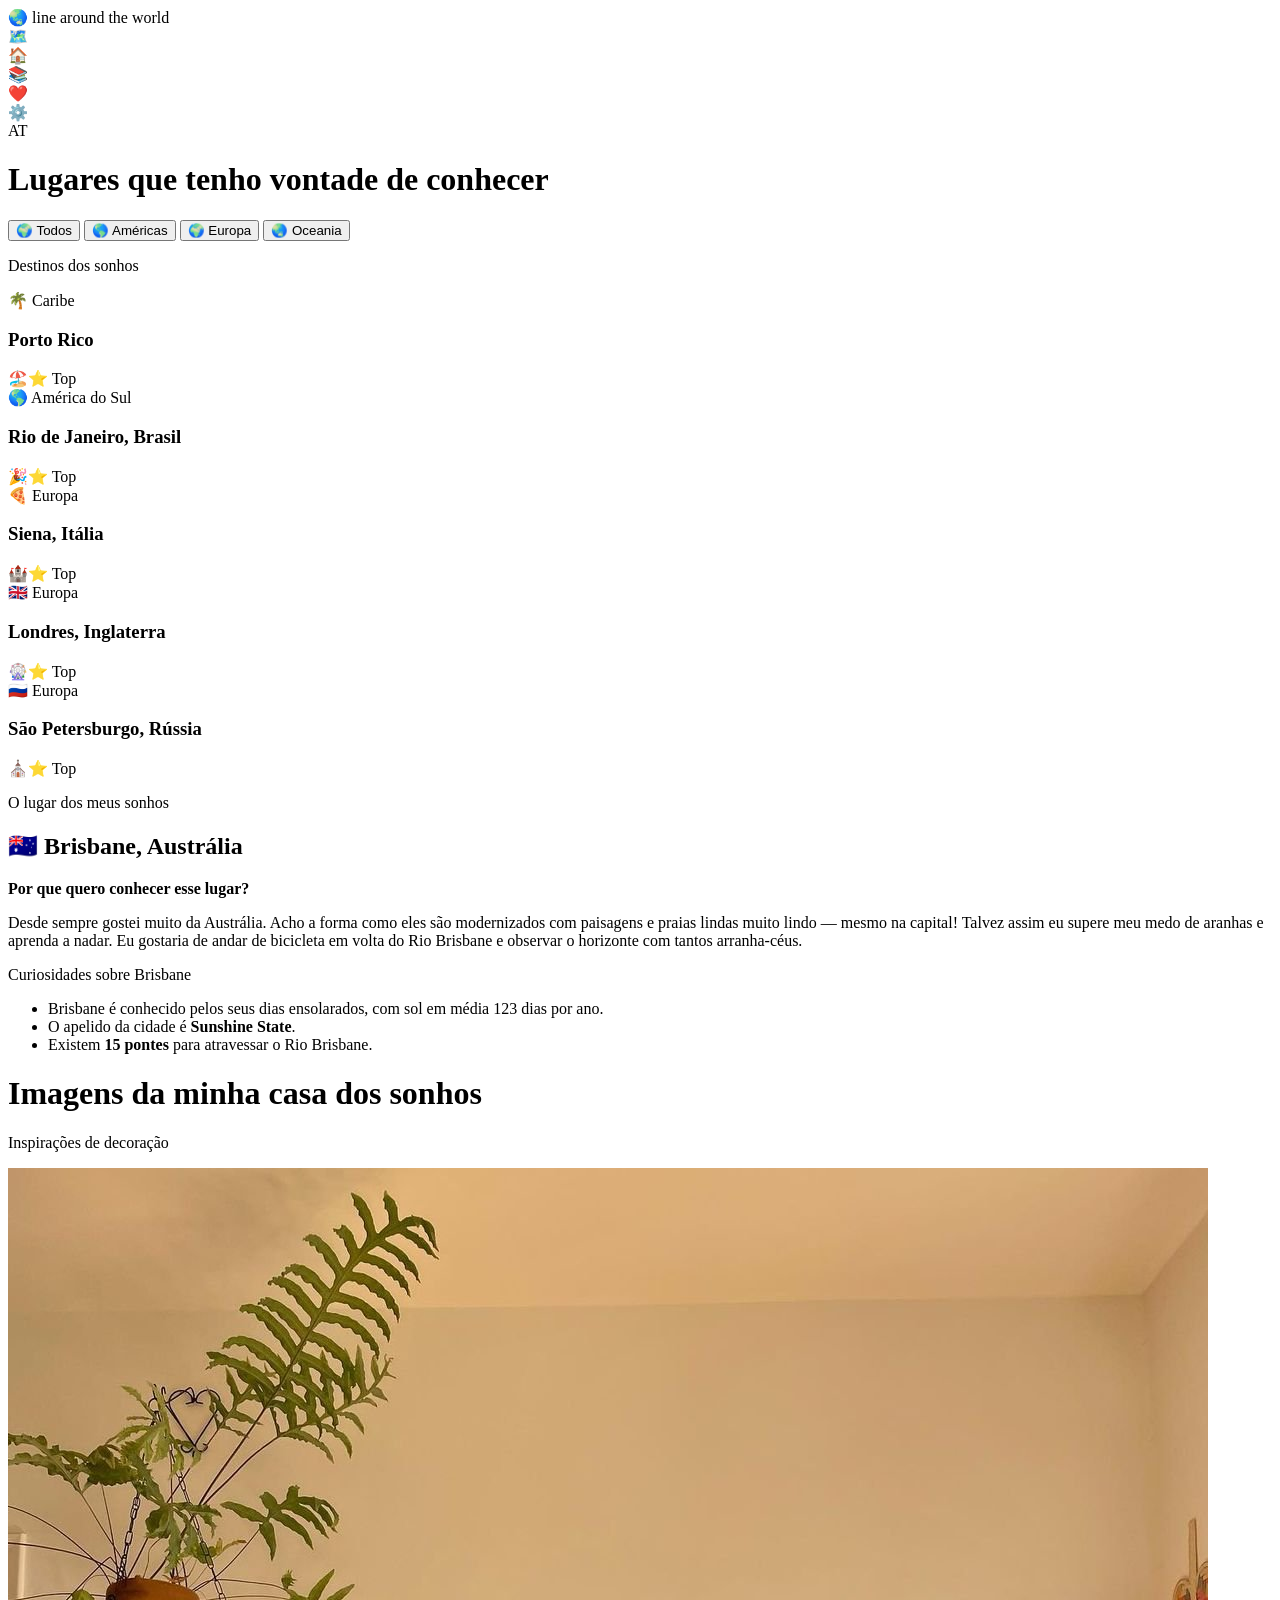
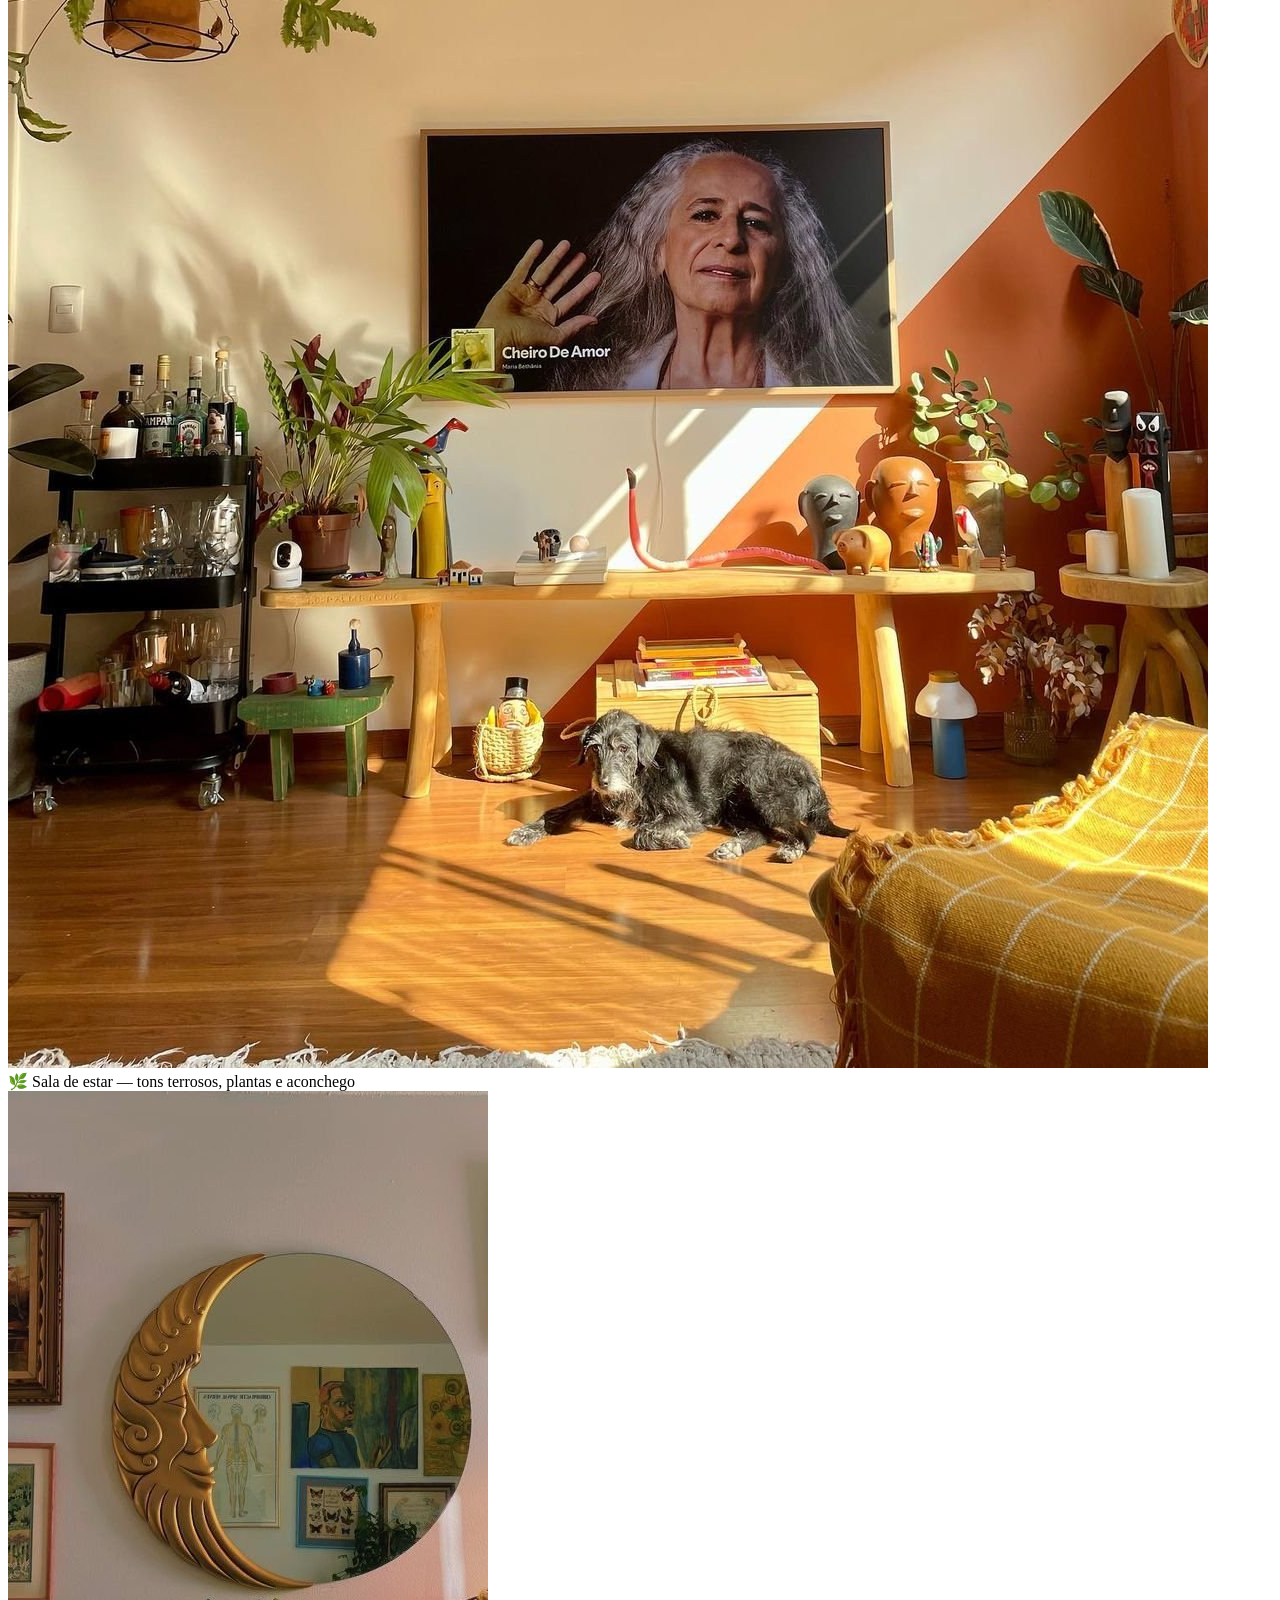
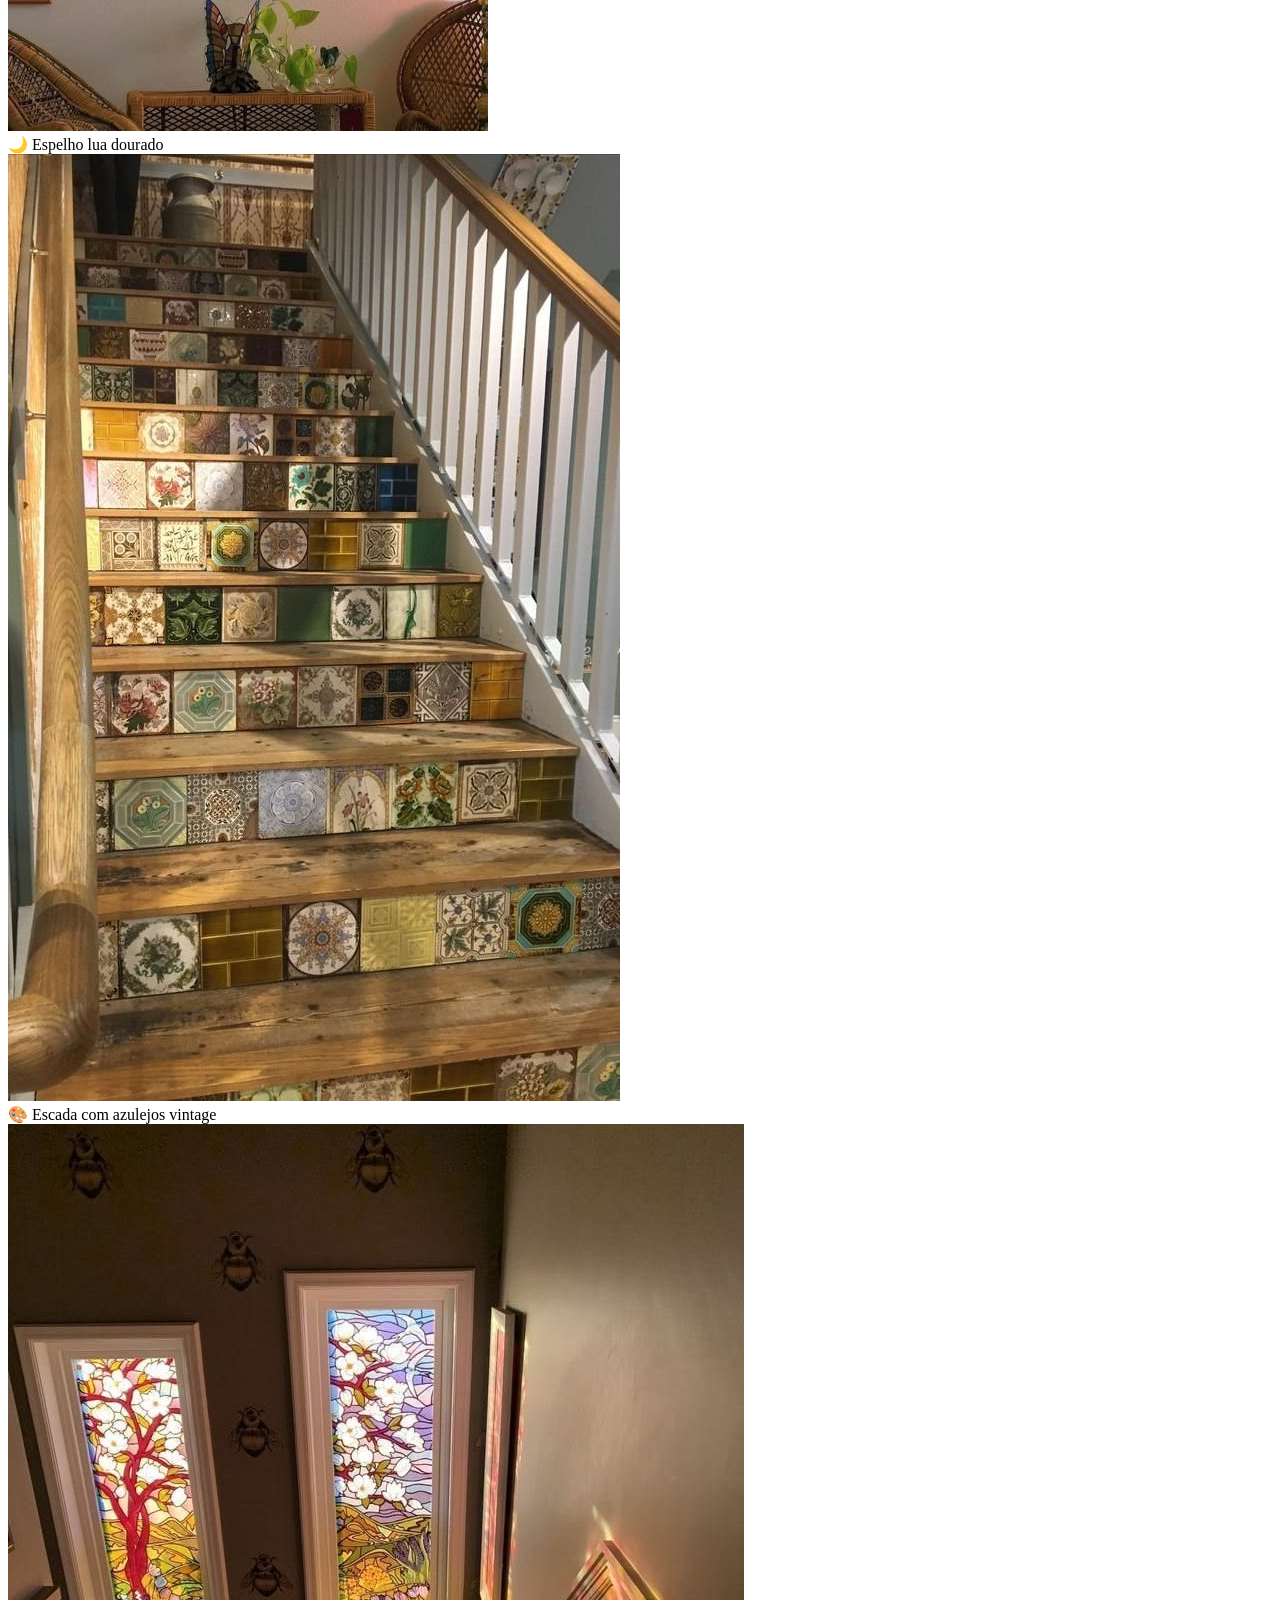
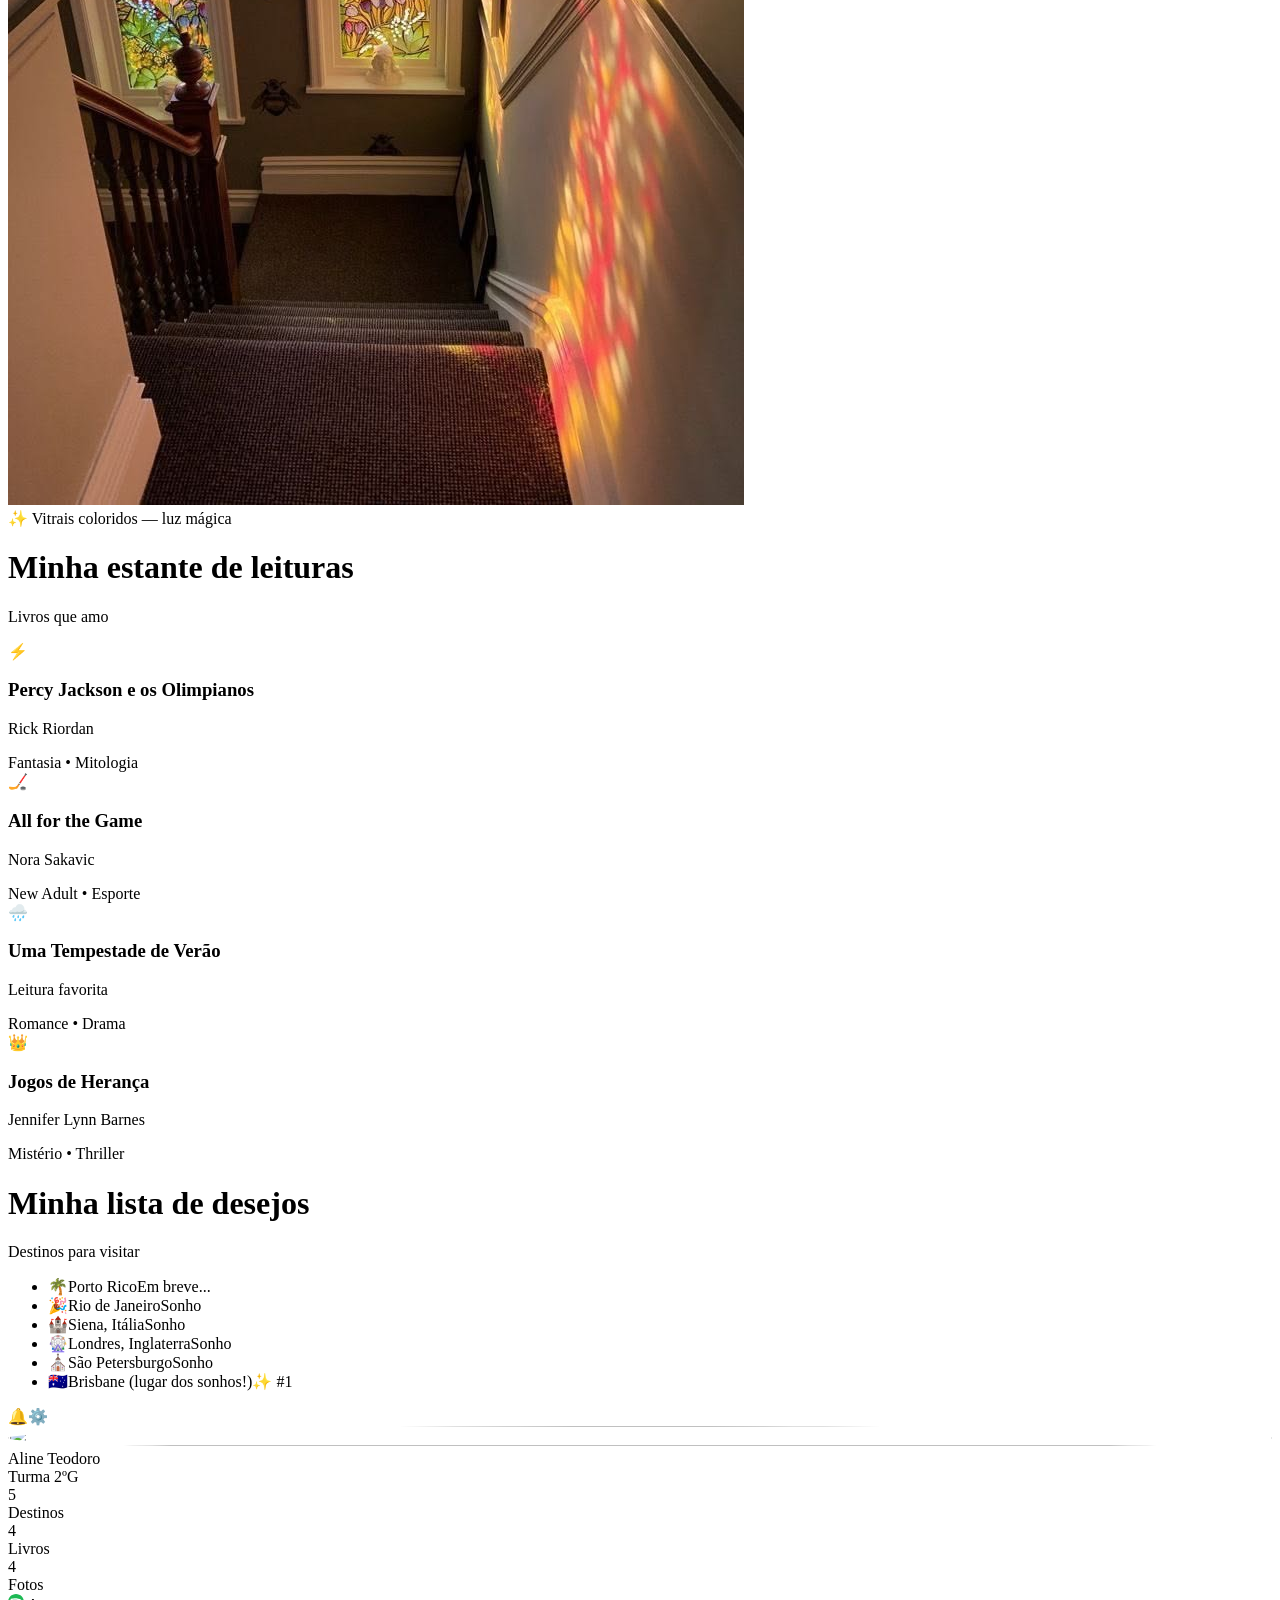
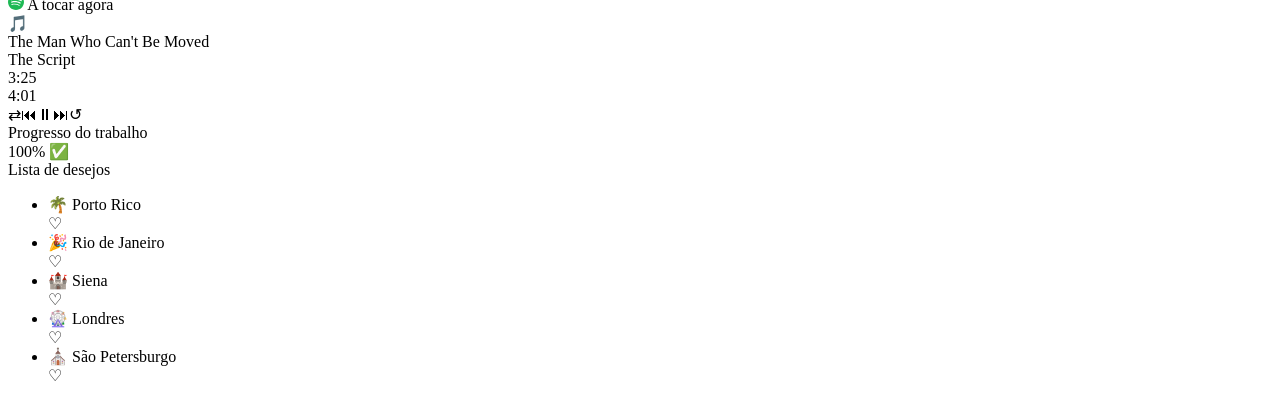
==== html/aline.html @ ec257617 "Criando o index.html e style.css novamente, na raiz do projeto. Além disso, coloquei todos os arquiv" ====
<!DOCTYPE html>
<html lang="pt-BR">
<head>
  <meta charset="UTF-8"/>
  <meta name="viewport" content="width=device-width, initial-scale=1.0"/>
  <title>Lugares que queremos conhecer</title>
  <link href="https://fonts.googleapis.com/css2?family=DM+Sans:wght@400;500;600;700&family=DM+Serif+Display&display=swap" rel="stylesheet"/>
  <link rel="stylesheet" href="css/aline.css"/>
</head>
<body>

<div class="browser">
  <div class="browser-bar">
    <div class="dots">
      <div class="dot"></div><div class="dot"></div><div class="dot"></div>
    </div>
    <div class="url-bar">🌏 line around the world</div>
  </div>

  <div class="app">

    <!-- Sidebar -->
    <nav class="sidebar">
      <div class="sidebar-icon active" onclick="showSection('map')" title="Mapa">🗺️</div>
      <div class="sidebar-icon" onclick="showSection('home')" title="Minha casa dos sonhos">🏠</div>
      <div class="sidebar-icon" onclick="showSection('books')" title="Livros">📚</div>
      <div class="sidebar-icon" onclick="showSection('wishlist')" title="Favoritos">❤️</div>
      <div class="sidebar-icon" style="margin-top:auto">⚙️</div>
      <div class="sidebar-avatar">AT</div>
    </nav>

    <!-- SECTION: MAP (default) -->
    <main class="main section active" id="section-map">
      <h1 class="hero-title">Lugares que tenho vontade de conhecer</h1>
      <div class="filters">
        <button class="pill active">🌍 Todos</button>
        <button class="pill">🌎 Américas</button>
        <button class="pill">🌍 Europa</button>
        <button class="pill">🌏 Oceania</button>
      </div>
      <p class="section-label">Destinos dos sonhos</p>
      <div class="cards-grid">
        <div class="card card-pink">
          <div><span class="card-tag">🌴 Caribe</span><h3>Porto Rico</h3></div>
          <div class="card-footer"><span class="card-emoji">🏖️</span><span class="card-rating">⭐ Top</span></div>
        </div>
        <div class="card card-mint">
          <div><span class="card-tag">🌎 América do Sul</span><h3>Rio de Janeiro, Brasil</h3></div>
          <div class="card-footer"><span class="card-emoji">🎉</span><span class="card-rating">⭐ Top</span></div>
        </div>
        <div class="card card-peach">
          <div><span class="card-tag">🍕 Europa</span><h3>Siena, Itália</h3></div>
          <div class="card-footer"><span class="card-emoji">🏰</span><span class="card-rating">⭐ Top</span></div>
        </div>
        <div class="card card-lavender">
          <div><span class="card-tag">🇬🇧 Europa</span><h3>Londres, Inglaterra</h3></div>
          <div class="card-footer"><span class="card-emoji">🎡</span><span class="card-rating">⭐ Top</span></div>
        </div>
        <div class="card card-sky card-full">
          <div><span class="card-tag">🇷🇺 Europa</span><h3>São Petersburgo, Rússia</h3></div>
          <div class="card-footer"><span class="card-emoji">⛪</span><span class="card-rating">⭐ Top</span></div>
        </div>
      </div>
      <p class="section-label">O lugar dos meus sonhos</p>
      <section id="lugar" class="dream-card">
        <h2>🇦🇺 Brisbane, Austrália</h2>
        <p><strong>Por que quero conhecer esse lugar?</strong></p>
        <p>Desde sempre gostei muito da Austrália. Acho a forma como eles são modernizados com paisagens e praias lindas muito lindo — mesmo na capital! Talvez assim eu supere meu medo de aranhas e aprenda a nadar. Eu gostaria de andar de bicicleta em volta do Rio Brisbane e observar o horizonte com tantos arranha-céus.</p>
      </section>
      <div class="curiosidades-wrapper">
        <p class="section-label">Curiosidades sobre Brisbane</p>
        <section id="curiosidades" class="dream-card curiosidades">
          <ul>
            <li>Brisbane é conhecido pelos seus dias ensolarados, com sol em média 123 dias por ano.</li>
            <li>O apelido da cidade é <strong>Sunshine State</strong>.</li>
            <li>Existem <strong>15 pontes</strong> para atravessar o Rio Brisbane.</li>
          </ul>
        </section>
      </div>
    </main>

    <!-- SECTION: HOME -->
    <main class="main section" id="section-home">
      <h1 class="hero-title">Imagens da minha casa dos sonhos</h1>
      <p class="section-label">Inspirações de decoração</p>
      <div class="dream-gallery">
        <div class="gallery-item gallery-wide">
          <img src="[data-uri]" alt="Sala de estar aconchegante com plantas e decoração boho"/>
          <div class="gallery-caption">🌿 Sala de estar — tons terrosos, plantas e aconchego</div>
        </div>
        <div class="gallery-item">
          <img src="[data-uri]" alt="Espelho lua dourado na parede"/>
          <div class="gallery-caption">🌙 Espelho lua dourado</div>
        </div>
        <div class="gallery-item">
          <img src="[data-uri]" alt="Escada com azulejos coloridos misturados"/>
          <div class="gallery-caption">🎨 Escada com azulejos vintage</div>
        </div>
        <div class="gallery-item gallery-wide">
          <img src="[data-uri]" alt="Janelas de vitral colorido em escada"/>
          <div class="gallery-caption">✨ Vitrais coloridos — luz mágica</div>
        </div>
      </div>
    </main>

    <!-- SECTION: BOOKS -->
    <main class="main section" id="section-books">
      <h1 class="hero-title">Minha estante de leituras</h1>
      <p class="section-label">Livros que amo</p>
      <div class="bookshelf">
        <div class="book-card" style="--book-color:#f4c2c2">
          <div class="book-spine"></div>
          <div class="book-content">
            <div class="book-emoji">⚡</div>
            <h3>Percy Jackson e os Olimpianos</h3>
            <p>Rick Riordan</p>
            <div class="book-tag">Fantasia • Mitologia</div>
          </div>
        </div>
        <div class="book-card" style="--book-color:#b8e8d0">
          <div class="book-spine"></div>
          <div class="book-content">
            <div class="book-emoji">🏒</div>
            <h3>All for the Game</h3>
            <p>Nora Sakavic</p>
            <div class="book-tag">New Adult • Esporte</div>
          </div>
        </div>
        <div class="book-card" style="--book-color:#f9d9b0">
          <div class="book-spine"></div>
          <div class="book-content">
            <div class="book-emoji">🌧️</div>
            <h3>Uma Tempestade de Verão</h3>
            <p>Leitura favorita</p>
            <div class="book-tag">Romance • Drama</div>
          </div>
        </div>
        <div class="book-card" style="--book-color:#d4c5f9">
          <div class="book-spine"></div>
          <div class="book-content">
            <div class="book-emoji">👑</div>
            <h3>Jogos de Herança</h3>
            <p>Jennifer Lynn Barnes</p>
            <div class="book-tag">Mistério • Thriller</div>
          </div>
        </div>
      </div>
    </main>

    <!-- SECTION: WISHLIST -->
    <main class="main section" id="section-wishlist">
      <h1 class="hero-title">Minha lista de desejos</h1>
      <p class="section-label">Destinos para visitar</p>
      <ul class="big-wish-list">
        <li class="big-wish-item card-pink"><span class="wish-flag">🌴</span><span>Porto Rico</span><span class="wish-status">Em breve...</span></li>
        <li class="big-wish-item card-mint"><span class="wish-flag">🎉</span><span>Rio de Janeiro</span><span class="wish-status">Sonho</span></li>
        <li class="big-wish-item card-peach"><span class="wish-flag">🏰</span><span>Siena, Itália</span><span class="wish-status">Sonho</span></li>
        <li class="big-wish-item card-lavender"><span class="wish-flag">🎡</span><span>Londres, Inglaterra</span><span class="wish-status">Sonho</span></li>
        <li class="big-wish-item card-sky"><span class="wish-flag">⛪</span><span>São Petersburgo</span><span class="wish-status">Sonho</span></li>
        <li class="big-wish-item" style="background:var(--card-mint)"><span class="wish-flag">🇦🇺</span><span>Brisbane (lugar dos sonhos!)</span><span class="wish-status">✨ #1</span></li>
      </ul>
    </main>

    <!-- Right panel -->
    <aside class="panel">
      <div class="panel-header">
        <span>🔔</span><span>⚙️</span>
      </div>
      <div class="profile-card">
        <div class="avatar"><img src="img/eu.jpg" alt="" style="width:100%;height:100%;object-fit:cover;border-radius:50%;"></div>
        <div class="profile-name">Aline Teodoro</div>
        <div class="profile-meta">Turma 2ºG</div>
        <div class="stats-row">
          <div class="stat-chip"><div class="num">5</div><div class="lbl">Destinos</div></div>
          <div class="stat-chip"><div class="num">4</div><div class="lbl">Livros</div></div>
          <div class="stat-chip"><div class="num">4</div><div class="lbl">Fotos</div></div>
        </div>
      </div>

      <!-- Spotify widget -->
      <div class="spotify-widget">
        <div class="spotify-header">
          <svg viewBox="0 0 24 24" fill="#1DB954" width="16" height="16"><path d="M12 0C5.4 0 0 5.4 0 12s5.4 12 12 12 12-5.4 12-12S18.66 0 12 0zm5.521 17.34c-.24.359-.66.48-1.021.24-2.82-1.74-6.36-2.101-10.561-1.141-.418.122-.779-.179-.899-.539-.12-.421.18-.78.54-.9 4.56-1.021 8.52-.6 11.64 1.32.42.18.479.659.301 1.02zm1.44-3.3c-.301.42-.841.6-1.262.3-3.239-1.98-8.159-2.58-11.939-1.38-.479.12-1.02-.12-1.14-.6-.12-.48.12-1.021.6-1.141C9.6 9.9 15 10.561 18.72 12.84c.361.181.54.78.241 1.2zm.12-3.36C15.24 8.4 8.82 8.16 5.16 9.301c-.6.179-1.2-.181-1.38-.721-.18-.601.18-1.2.72-1.381 4.26-1.26 11.28-1.02 15.721 1.621.539.3.719 1.02.419 1.56-.299.421-1.02.599-1.559.3z"/></svg>
          <span class="spotify-label">A tocar agora</span>
        </div>
        <div class="spotify-track">
          <div class="spotify-album">🎵</div>
          <div class="spotify-info">
            <div class="spotify-song">The Man Who Can't Be Moved</div>
            <div class="spotify-artist">The Script</div>
          </div>
        </div>
        <div class="spotify-bar">
          <span class="spotify-time">3:25</span>
          <div class="spotify-progress"><div class="spotify-fill"></div></div>
          <span class="spotify-time">4:01</span>
        </div>
        <div class="spotify-controls">
          <span>⇄</span><span>⏮</span><span class="play-btn">⏸</span><span>⏭</span><span>↺</span>
        </div>
      </div>

      <div class="activity-card">
        <div class="activity-label">Progresso do trabalho</div>
        <div class="activity-value">100% ✅</div>
        <div class="bars">
          <div class="bar" style="height:40%;background:var(--card-lavender);animation-delay:.1s"></div>
          <div class="bar" style="height:60%;background:var(--card-mint);animation-delay:.2s"></div>
          <div class="bar" style="height:80%;background:var(--card-peach);animation-delay:.3s"></div>
          <div class="bar" style="height:90%;background:var(--card-pink);animation-delay:.4s"></div>
          <div class="bar" style="height:100%;background:var(--card-sky);animation-delay:.5s"></div>
        </div>
      </div>

      <div>
        <div class="wish-title">Lista de desejos</div>
        <ul class="wish-list">
          <li class="wish-item"><span class="wish-flag">🌴</span> Porto Rico <div class="wish-check">♡</div></li>
          <li class="wish-item"><span class="wish-flag">🎉</span> Rio de Janeiro <div class="wish-check">♡</div></li>
          <li class="wish-item"><span class="wish-flag">🏰</span> Siena <div class="wish-check">♡</div></li>
          <li class="wish-item"><span class="wish-flag">🎡</span> Londres <div class="wish-check">♡</div></li>
          <li class="wish-item"><span class="wish-flag">⛪</span> São Petersburgo <div class="wish-check">♡</div></li>
        </ul>
      </div>
    </aside>

  </div>
</div>

<script>
function showSection(name) {
  document.querySelectorAll('.section').forEach(s => s.classList.remove('active'));
  document.querySelectorAll('.sidebar-icon').forEach(i => i.classList.remove('active'));
  document.getElementById('section-' + name).classList.add('active');
  const icons = { map: 0, home: 1, books: 2, wishlist: 3 };
  document.querySelectorAll('.sidebar-icon')[icons[name]].classList.add('active');
}
</script>
</body>
</html>
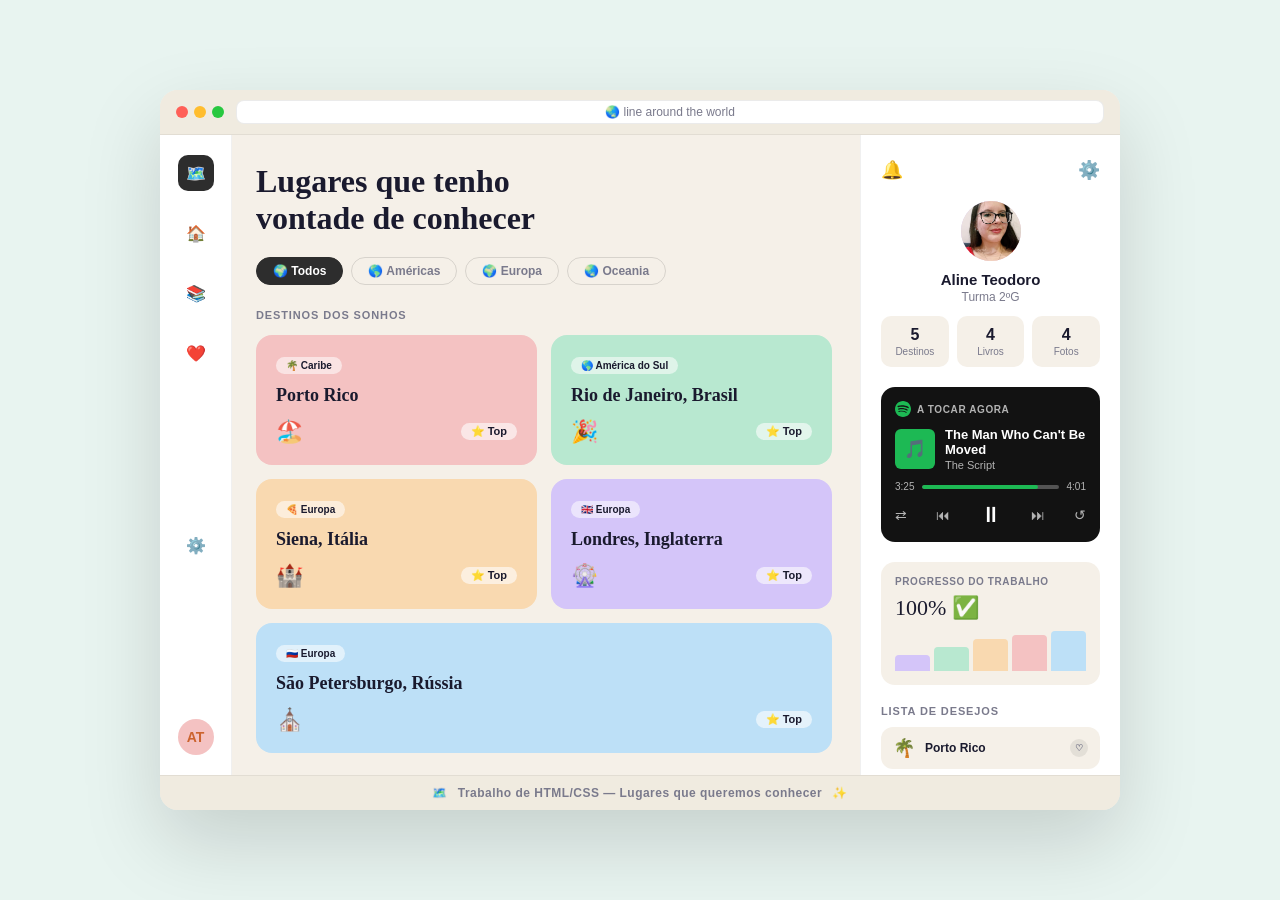
==== commit 5393d395: "Realizando última alterações" ====
--- a/html/aline.html
+++ b/html/aline.html
@@ -5,7 +5,7 @@
   <meta name="viewport" content="width=device-width, initial-scale=1.0"/>
   <title>Lugares que queremos conhecer</title>
   <link href="https://fonts.googleapis.com/css2?family=DM+Sans:wght@400;500;600;700&family=DM+Serif+Display&display=swap" rel="stylesheet"/>
-  <link rel="stylesheet" href="css/aline.css"/>
+  <link rel="stylesheet" href="../css/aline.css">
 </head>
 <body>
 
@@ -167,7 +167,7 @@
         <span>🔔</span><span>⚙️</span>
       </div>
       <div class="profile-card">
-        <div class="avatar"><img src="img/eu.jpg" alt="" style="width:100%;height:100%;object-fit:cover;border-radius:50%;"></div>
+        <div class="avatar"><img src="../img/eu.jpg" alt="" style="width:100%;height:100%;object-fit:cover;border-radius:50%;"></div>
         <div class="profile-name">Aline Teodoro</div>
         <div class="profile-meta">Turma 2ºG</div>
         <div class="stats-row">
@@ -225,6 +225,12 @@
     </aside>
 
   </div>
+  
+  <footer class="app-footer">
+    <span>🗺️</span>
+    <p>Trabalho de HTML/CSS — Lugares que queremos conhecer</p>
+    <span>✨</span>
+  </footer>
 </div>
 
 <script>
--- a/css/aline.css
+++ b/css/aline.css
@@ -0,0 +1,453 @@
+*, *::before, *::after {
+    box-sizing: border-box;
+    margin: 0;
+    padding: 0;
+  }
+  
+  :root {
+    --cream: #f5f0e8;
+    --white: #ffffff;
+    --text-dark: #1a1a2e;
+    --text-muted: #7a7a8c;
+    --card-pink: #f4c2c2;
+    --card-mint: #b8e8d0;
+    --card-peach: #f9d9b0;
+    --card-lavender: #d4c5f9;
+    --card-sky: #bde0f7;
+    --accent: #2d2d2d;
+    --tag-bg: #e8e8f0;
+    --sidebar-w: 72px;
+  }
+  
+  body {
+    font-family: 'DM Sans', sans-serif;
+    background: #e8f4f0;
+    min-height: 100vh;
+    display: flex;
+    align-items: center;
+    justify-content: center;
+    padding: 32px 16px;
+  }
+  
+  /* ── Browser chrome ── */
+  .browser {
+    width: 100%;
+    max-width: 960px;
+    background: var(--cream);
+    border-radius: 18px;
+    box-shadow: 0 32px 80px rgba(0,0,0,.15);
+    overflow: hidden;
+  }
+  
+  .browser-bar {
+    background: #f0ebe0;
+    padding: 10px 16px;
+    display: flex;
+    align-items: center;
+    gap: 12px;
+    border-bottom: 1px solid rgba(0,0,0,.06);
+  }
+  
+  .dots { display: flex; gap: 6px; }
+  .dot { width: 12px; height: 12px; border-radius: 50%; }
+  .dot:nth-child(1) { background: #ff6058; }
+  .dot:nth-child(2) { background: #ffbd2e; }
+  .dot:nth-child(3) { background: #28c840; }
+  
+  .url-bar {
+    flex: 1; background: #fff; border-radius: 8px;
+    padding: 4px 14px; font-size: 12px; color: var(--text-muted);
+    border: 1px solid rgba(0,0,0,.08); text-align: center;
+  }
+  
+  /* ── App shell ── */
+  .app {
+    display: grid;
+    grid-template-columns: var(--sidebar-w) 1fr 260px;
+    min-height: 580px;
+  }
+  
+  /* ── Sections ── */
+  .section { display: none; }
+  .section.active { display: block; }
+  
+  /* ── Sidebar ── */
+  .sidebar {
+    background: #fff;
+    display: flex;
+    flex-direction: column;
+    align-items: center;
+    padding: 20px 0;
+    gap: 24px;
+    border-right: 1px solid rgba(0,0,0,.06);
+  }
+  
+  .sidebar-icon {
+    width: 36px; height: 36px;
+    border-radius: 10px;
+    display: flex; align-items: center; justify-content: center;
+    font-size: 16px; cursor: pointer;
+    transition: background .2s, transform .15s;
+    color: var(--text-muted);
+  }
+  
+  .sidebar-icon:hover { background: var(--tag-bg); transform: scale(1.1); }
+  .sidebar-icon.active { background: var(--accent); color: #fff; }
+  
+  .sidebar-avatar {
+    margin-top: auto;
+    width: 36px; height: 36px; border-radius: 50%;
+    background: var(--card-pink);
+    display: flex; align-items: center; justify-content: center;
+    font-weight: 700; font-size: 14px;  color: #cc632e;
+  }
+  
+  /* ── Main ── */
+  .main {
+    padding: 28px 28px 28px 24px;
+    overflow-y: auto;
+    max-height: 640px;
+  }
+  
+  .hero-title {
+    font-family: 'DM Serif Display', serif;
+    font-size: 32px; line-height: 1.15;
+    color: var(--text-dark); margin-bottom: 20px; max-width: 360px;
+  }
+  
+  .filters {
+    display: flex; flex-wrap: wrap; gap: 8px; margin-bottom: 24px;
+  }
+  
+  .pill {
+    padding: 6px 16px; border-radius: 999px;
+    font-size: 12px; font-weight: 600;
+    border: 1.5px solid rgba(0,0,0,.12);
+    background: transparent; color: var(--text-muted);
+    cursor: pointer; transition: all .2s;
+  }
+  
+  .pill.active { background: var(--accent); color: #fff; border-color: var(--accent); }
+  .pill:hover:not(.active) { background: var(--tag-bg); }
+  
+  .section-label {
+    font-size: 11px; font-weight: 700; letter-spacing: .08em;
+    text-transform: uppercase; color: var(--text-muted); margin-bottom: 14px;
+  }
+  
+  /* ── Cards grid ── */
+  .cards-grid {
+    display: grid; grid-template-columns: 1fr 1fr;
+    gap: 14px; margin-bottom: 28px;
+  }
+  
+  .card {
+    border-radius: 16px; padding: 20px; position: relative;
+    min-height: 130px; display: flex; flex-direction: column;
+    justify-content: space-between;
+    transition: transform .2s, box-shadow .2s; cursor: pointer;
+    animation: fadeUp .4s ease both;
+  }
+  
+  .card:hover { transform: translateY(-3px); box-shadow: 0 12px 32px rgba(0,0,0,.1); }
+  .card:nth-child(1) { animation-delay:.05s; }
+  .card:nth-child(2) { animation-delay:.10s; }
+  .card:nth-child(3) { animation-delay:.15s; }
+  .card:nth-child(4) { animation-delay:.20s; }
+  .card:nth-child(5) { animation-delay:.25s; }
+  
+  .card-pink     { background: var(--card-pink); }
+  .card-mint     { background: var(--card-mint); }
+  .card-peach    { background: var(--card-peach); }
+  .card-lavender { background: var(--card-lavender); }
+  .card-sky      { background: var(--card-sky); }
+  .card-full     { grid-column: 1 / -1; }
+  
+  .card-tag {
+    display: inline-flex; align-items: center; gap: 6px;
+    background: rgba(255,255,255,.55); border-radius: 999px;
+    padding: 3px 10px; font-size: 10px; font-weight: 600;
+    color: var(--text-dark); width: fit-content; margin-bottom: 10px;
+  }
+  
+  .card h3 {
+    font-family: 'DM Serif Display', serif;
+    font-size: 18px; line-height: 1.25; color: var(--text-dark);
+  }
+  
+  .card-footer {
+    display: flex; align-items: center;
+    justify-content: space-between; margin-top: 12px;
+  }
+  
+  .card-emoji { font-size: 22px; }
+  
+  .card-rating {
+    font-size: 11px; font-weight: 700;
+    background: rgba(255,255,255,.6); border-radius: 999px;
+    padding: 2px 10px; color: var(--text-dark);
+  }
+  
+  /* ── Dream card ── */
+  .dream-card {
+    background: #fff; border-radius: 16px; padding: 20px;
+    border: 1.5px solid rgba(0,0,0,.07);
+  }
+  
+  .dream-card h2 {
+    font-family: 'DM Serif Display', serif;
+    font-size: 18px; color: var(--text-dark); margin-bottom: 12px;
+  }
+  
+  .dream-card p { font-size: 13px; color: var(--text-muted); line-height: 1.7; margin-bottom: 8px; }
+  .dream-card strong { color: var(--text-dark); }
+  .curiosidades-wrapper { margin-top: 14px; }
+  
+  .curiosidades ul { list-style: none; padding: 0; margin-top: 10px; }
+  .curiosidades li {
+    font-size: 13px; color: var(--text-muted); padding: 8px 0;
+    border-bottom: 1px solid rgba(0,0,0,.06);
+    display: flex; gap: 8px; align-items: flex-start; line-height: 1.5;
+  }
+  .curiosidades li::before { content: '☀️'; font-size: 13px; flex-shrink: 0; margin-top: 1px; }
+  
+  /* ── Gallery (home section) ── */
+  .dream-gallery {
+    display: grid;
+    grid-template-columns: 1fr 1fr;
+    gap: 14px;
+  }
+  
+  .gallery-item {
+    border-radius: 16px; overflow: hidden;
+    position: relative; cursor: pointer;
+    transition: transform .2s, box-shadow .2s;
+    animation: fadeUp .4s ease both;
+  }
+  
+  .gallery-item:nth-child(1) { animation-delay:.05s; }
+  .gallery-item:nth-child(2) { animation-delay:.10s; }
+  .gallery-item:nth-child(3) { animation-delay:.15s; }
+  .gallery-item:nth-child(4) { animation-delay:.20s; }
+  
+  .gallery-item:hover { transform: translateY(-3px); box-shadow: 0 16px 40px rgba(0,0,0,.15); }
+  .gallery-item img { width: 100%; height: 200px; object-fit: cover; display: block; }
+  .gallery-wide { grid-column: 1 / -1; }
+  .gallery-wide img { height: 260px; }
+  
+  .gallery-caption {
+    position: absolute; bottom: 0; left: 0; right: 0;
+    background: linear-gradient(transparent, rgba(0,0,0,.55));
+    color: #fff; font-size: 12px; font-weight: 600;
+    padding: 24px 14px 10px;
+  }
+  
+  /* ── Books section ── */
+  .bookshelf {
+    display: grid; grid-template-columns: 1fr 1fr; gap: 16px;
+  }
+  
+  .book-card {
+    border-radius: 16px; overflow: hidden;
+    display: flex; background: var(--white);
+    border: 1.5px solid rgba(0,0,0,.07);
+    transition: transform .2s, box-shadow .2s;
+    cursor: pointer; animation: fadeUp .4s ease both;
+  }
+  
+  .book-card:nth-child(1) { animation-delay:.05s; }
+  .book-card:nth-child(2) { animation-delay:.10s; }
+  .book-card:nth-child(3) { animation-delay:.15s; }
+  .book-card:nth-child(4) { animation-delay:.20s; }
+  
+  .book-card:hover { transform: translateY(-3px); box-shadow: 0 12px 32px rgba(0,0,0,.1); }
+  
+  .book-spine {
+    width: 14px; flex-shrink: 0;
+    background: var(--book-color, #f4c2c2);
+    border-right: 1px solid rgba(0,0,0,.06);
+  }
+  
+  .book-content {
+    padding: 16px; flex: 1;
+  }
+  
+  .book-emoji { font-size: 28px; margin-bottom: 8px; }
+  
+  .book-content h3 {
+    font-family: 'DM Serif Display', serif;
+    font-size: 15px; color: var(--text-dark); line-height: 1.3; margin-bottom: 4px;
+  }
+  
+  .book-content p { font-size: 11px; color: var(--text-muted); margin-bottom: 10px; }
+  
+  .book-tag {
+    display: inline-block;
+    background: var(--book-color, var(--cream));
+    border-radius: 999px; padding: 3px 10px;
+    font-size: 10px; font-weight: 700; color: var(--text-dark);
+  }
+  
+  /* ── Big wish list ── */
+  .big-wish-list { list-style: none; display: flex; flex-direction: column; gap: 12px; }
+  
+  .big-wish-item {
+    display: flex; align-items: center; gap: 14px;
+    border-radius: 16px; padding: 16px 20px;
+    font-size: 15px; font-weight: 600; color: var(--text-dark);
+    transition: transform .2s; cursor: pointer;
+  }
+  
+  .big-wish-item:hover { transform: translateX(4px); }
+  .big-wish-item .wish-flag { font-size: 26px; }
+  .big-wish-item .wish-status {
+    margin-left: auto; font-size: 11px; font-weight: 700;
+    color: var(--text-muted); background: rgba(255,255,255,.6);
+    border-radius: 999px; padding: 3px 12px;
+  }
+  
+  /* ── Right panel ── */
+  .panel {
+    background: #fff; border-left: 1px solid rgba(0,0,0,.06);
+    padding: 24px 20px; display: flex; flex-direction: column;
+    gap: 20px; overflow-y: auto; max-height: 640px;
+  }
+  
+  .panel-header { display: flex; justify-content: space-between; color: var(--text-muted); font-size: 18px; }
+  
+  .profile-card { text-align: center; }
+  
+  .avatar {
+    width: 60px; height: 60px; border-radius: 50%;
+    background: linear-gradient(135deg, var(--card-lavender), var(--card-pink));
+    display: flex; align-items: center; justify-content: center;
+    font-size: 24px; margin: 0 auto 10px;
+  }
+  
+  .profile-name { font-weight: 700; font-size: 15px; color: var(--text-dark); }
+  .profile-meta { font-size: 12px; color: var(--text-muted); margin-top: 2px; }
+  
+  .stats-row { display: flex; gap: 8px; margin-top: 12px; }
+  
+  .stat-chip {
+    flex: 1; background: var(--cream); border-radius: 10px;
+    padding: 10px; text-align: center;
+  }
+  .stat-chip .num { font-weight: 700; font-size: 16px; color: var(--text-dark); }
+  .stat-chip .lbl { font-size: 10px; color: var(--text-muted); margin-top: 2px; }
+  
+  /* ── Spotify widget ── */
+  .spotify-widget {
+    background: #121212; border-radius: 14px; padding: 14px;
+    color: #fff;
+  }
+  
+  .spotify-header {
+    display: flex; align-items: center; gap: 6px;
+    margin-bottom: 10px;
+  }
+  
+  .spotify-label {
+    font-size: 10px; font-weight: 700; letter-spacing: .06em;
+    text-transform: uppercase; color: #b3b3b3;
+  }
+  
+  .spotify-track {
+    display: flex; align-items: center; gap: 10px; margin-bottom: 10px;
+  }
+  
+  .spotify-album {
+    width: 40px; height: 40px; border-radius: 6px;
+    background: #1DB954; display: flex; align-items: center;
+    justify-content: center; font-size: 18px; flex-shrink: 0;
+  }
+  
+  .spotify-song { font-size: 13px; font-weight: 700; color: #fff; margin-bottom: 2px; }
+  .spotify-artist { font-size: 11px; color: #b3b3b3; }
+  
+  .spotify-bar {
+    display: flex; align-items: center; gap: 8px; margin-bottom: 10px;
+  }
+  
+  .spotify-time { font-size: 10px; color: #b3b3b3; flex-shrink: 0; }
+  
+  .spotify-progress {
+    flex: 1; height: 4px; background: #535353; border-radius: 999px; overflow: hidden;
+  }
+  
+  .spotify-fill {
+    height: 100%; width: 85%; background: #1DB954; border-radius: 999px;
+  }
+  
+  .spotify-controls {
+    display: flex; justify-content: space-between; align-items: center;
+    color: #b3b3b3; font-size: 14px;
+  }
+  
+  .play-btn {
+    font-size: 22px; color: #fff; cursor: pointer;
+  }
+  
+  /* ── Activity ── */
+  .activity-card { background: var(--cream); border-radius: 14px; padding: 14px; }
+  .activity-label {
+    font-size: 10px; font-weight: 700; text-transform: uppercase;
+    letter-spacing: .06em; color: var(--text-muted); margin-bottom: 8px;
+  }
+  .activity-value { font-family: 'DM Serif Display', serif; font-size: 22px; color: var(--text-dark); }
+  .bars { display: flex; align-items: flex-end; gap: 4px; margin-top: 10px; height: 40px; }
+  .bar { flex: 1; border-radius: 4px 4px 0 0; animation: grow .6s ease forwards; transform-origin: bottom; }
+  
+  /* ── Wishlist panel ── */
+  .wish-title {
+    font-size: 11px; font-weight: 700; letter-spacing: .08em;
+    text-transform: uppercase; color: var(--text-muted); margin-bottom: 10px;
+  }
+  .wish-list { list-style: none; display: flex; flex-direction: column; gap: 8px; }
+  .wish-item {
+    display: flex; align-items: center; gap: 10px;
+    background: var(--cream); border-radius: 12px; padding: 10px 12px;
+    font-size: 12px; font-weight: 600; color: var(--text-dark);
+    cursor: pointer; transition: background .2s;
+  }
+  .wish-item:hover { background: var(--card-mint); }
+  .wish-flag { font-size: 18px; }
+  .wish-check {
+    margin-left: auto; width: 18px; height: 18px; border-radius: 50%;
+    background: rgba(0,0,0,.07); display: flex; align-items: center;
+    justify-content: center; font-size: 9px; color: var(--text-muted);
+  }
+  
+  /* ── Animations ── */
+  @keyframes fadeUp {
+    from { opacity:0; transform: translateY(16px); }
+    to   { opacity:1; transform: translateY(0); }
+  }
+  
+  @keyframes grow {
+    from { transform: scaleY(0); }
+    to   { transform: scaleY(1); }
+  }
+  
+  /* ── Responsive ── */
+  @media (max-width: 700px) {
+    .app { grid-template-columns: var(--sidebar-w) 1fr; }
+    .panel { display: none; }
+    .cards-grid, .dream-gallery, .bookshelf { grid-template-columns: 1fr; }
+    .hero-title { font-size: 26px; }
+    .gallery-wide { grid-column: 1; }
+  }
+  
+  .app-footer {
+    background: #f0ebe0;
+    border-top: 1px solid rgba(0,0,0,.06);
+    padding: 10px 24px;
+    display: flex;
+    align-items: center;
+    justify-content: center;
+    gap: 10px;
+    font-size: 12px;
+    font-weight: 600;
+    color: var(--text-muted);
+    letter-spacing: 0.04em;
+  }
